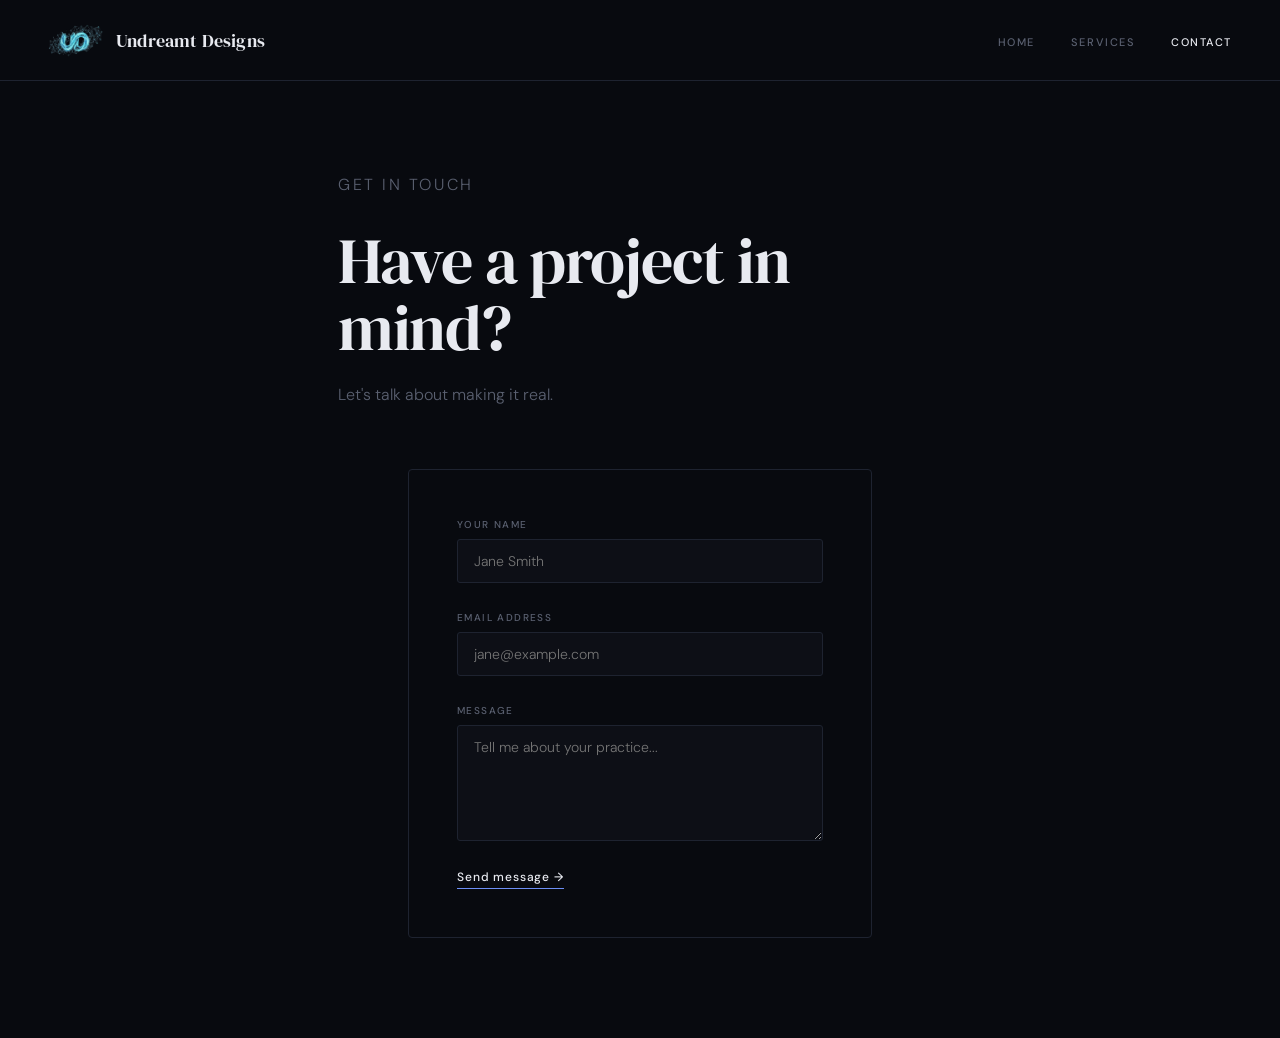
==== contact.html @ 55023fd7 "initial commit" ====
<!DOCTYPE html>
<html lang="en">
<head>
  <meta charset="UTF-8" />
  <meta name="viewport" content="width=device-width, initial-scale=1.0" />
  <title>Contact — Undreamt Designs</title>
  <link rel="preconnect" href="https://fonts.googleapis.com" />
  <link rel="preconnect" href="https://fonts.gstatic.com" crossorigin />
  <link href="https://fonts.googleapis.com/css2?family=DM+Serif+Display&family=DM+Sans:wght@300;400;500&display=swap" rel="stylesheet" />
  <link rel="stylesheet" href="style.css" />
</head>
<body>

  <nav>
    <div class="logo-container">
      <img src="logo-trimmed.png" class="logo-img" alt="Undreamt Designs logo" />
      <span class="logo-text">Undreamt Designs</span>
    </div>
    <ul>
      <li><a href="index.html">Home</a></li>
      <li><a href="services.html">Services</a></li>
      <li><a href="contact.html" class="active">Contact</a></li>
    </ul>
  </nav>

  <div class="page-hero">
    <p class="eyebrow">Get in touch</p>
    <h1>Have a project in mind?</h1>
    <p>Let's talk about making it real.</p>
  </div>

  <section class="contact-section">
    <div class="contact-card">
      <div class="contact-field">
        <label for="name">Your Name</label>
        <input type="text" id="name" placeholder="Jane Smith" />
      </div>
      <div class="contact-field">
        <label for="email">Email Address</label>
        <input type="email" id="email" placeholder="jane@example.com" />
      </div>
      <div class="contact-field">
        <label for="message">Message</label>
        <textarea id="message" rows="5" placeholder="Tell me about your practice..."></textarea>
      </div>
      <button>Send message →</button>
    </div>
  </section>

</body>
</html>
---- style.css ----
/* ── Reset & Base ── */
* {
  margin: 0;
  padding: 0;
  box-sizing: border-box;
}

body {
  font-family: 'DM Sans', sans-serif;
  background-color: #080A0F;
  color: #E8EAF0;
  min-height: 100vh;
}

/* ── Nav ── */
nav {
  display: flex;
  justify-content: space-between;
  align-items: center;
  padding: 22px 48px;
  border-bottom: 1px solid #1E2330;
  background-color: #080A0F;
  position: sticky;
  top: 0;
  z-index: 100;
}

.logo-container {
  display: flex;
  align-items: center;
  gap: 12px;
}

.logo-img {
  height: 36px;
  width: auto;
  display: block;
}

.logo-text {
  font-family: 'DM Serif Display', serif;
  font-size: 18px;
  font-weight: 400;
  color: #E8EAF0;
  letter-spacing: 0.01em;
}

nav ul {
  display: flex;
  gap: 36px;
  list-style: none;
  padding: 0;
  margin: 0;
}

nav ul a {
  font-size: 11px;
  font-weight: 500;
  letter-spacing: 0.14em;
  text-transform: uppercase;
  color: #5A6070;
  text-decoration: none;
  transition: color 0.2s ease;
}

nav ul a:hover,
nav ul a.active {
  color: #E8EAF0;
}

/* ── Hero ── */
.hero {
  max-width: 900px;
  margin: 0 auto;
  padding: 100px 48px 90px;
}

.eyebrow {
  font-size: 11px;
  font-weight: 500;
  letter-spacing: 0.16em;
  text-transform: uppercase;
  color: #6C8EF5;
  margin-bottom: 28px;
}

.hero h1 {
  font-family: 'DM Serif Display', serif;
  font-size: clamp(2.8rem, 5.5vw, 4.8rem);
  font-weight: 400;
  line-height: 1.05;
  letter-spacing: -0.02em;
  color: #E8EAF0;
  margin-bottom: 28px;
}

.hero p {
  font-size: 17px;
  font-weight: 300;
  color: #5A6070;
  line-height: 1.75;
  max-width: 480px;
  margin-bottom: 52px;
}

/* ── CTA Link-style Button ── */
.cta-button {
  display: inline-block;
  font-size: 12px;
  font-weight: 500;
  color: #E8EAF0;
  text-decoration: none;
  border-bottom: 1px solid #6C8EF5;
  padding-bottom: 3px;
  letter-spacing: 0.07em;
  transition: color 0.2s ease;
}

.cta-button:hover {
  color: #6C8EF5;
}

/* ── Section Divider ── */
.section-divider {
  border: none;
  border-top: 1px solid #1E2330;
  margin: 0 48px;
}

/* ── Tier Cards ── */
.tiers {
  max-width: 1050px;
  margin: 0 auto;
  padding: 72px 48px 80px;
  display: grid;
  grid-template-columns: repeat(2, 1fr);
  gap: 20px;
}

.tier-card {
  border: 1px solid #1E2330;
  border-radius: 4px;
  padding: 40px 36px;
  transition: border-color 0.25s ease;
}

.tier-card:hover {
  border-color: #6C8EF5;
}

.tier-label {
  font-size: 10px;
  font-weight: 500;
  letter-spacing: 0.16em;
  text-transform: uppercase;
  color: #6C8EF5;
  margin-bottom: 16px;
}

.tier-card h3 {
  font-family: 'DM Serif Display', serif;
  font-size: 22px;
  font-weight: 400;
  color: #E8EAF0;
  margin-bottom: 12px;
}

.tier-card p {
  font-size: 13px;
  font-weight: 300;
  color: #5A6070;
  line-height: 1.75;
}

/* ── About ── */
.about {
  border-top: 1px solid #1E2330;
  padding: 80px 48px 100px;
  text-align: center;
}

.about-inner {
  max-width: 620px;
  margin: 0 auto;
}

.about-inner h2 {
  font-family: 'DM Serif Display', serif;
  font-size: clamp(2rem, 4vw, 3.2rem);
  font-weight: 400;
  color: #E8EAF0;
  letter-spacing: -0.02em;
  line-height: 1.1;
  margin-bottom: 24px;
}

.about-inner p {
  font-size: 16px;
  font-weight: 300;
  color: #5A6070;
  line-height: 1.85;
}

/* ── Inner Page Hero ── */
.page-hero {
  max-width: 700px;
  margin: 0 auto;
  padding: 90px 48px 60px;
}

.page-hero h1 {
  font-family: 'DM Serif Display', serif;
  font-size: clamp(2.4rem, 5vw, 4rem);
  font-weight: 400;
  color: #E8EAF0;
  letter-spacing: -0.02em;
  line-height: 1.05;
  margin-bottom: 20px;
}

.page-hero p {
  font-size: 16px;
  font-weight: 300;
  color: #5A6070;
  line-height: 1.75;
}

/* ── Services Grid ── */
.services-grid {
  max-width: 1050px;
  margin: 0 auto;
  padding: 0 48px 60px;
  display: grid;
  grid-template-columns: repeat(2, 1fr);
  gap: 20px;
}

.service-card {
  border: 1px solid #1E2330;
  border-radius: 4px;
  overflow: hidden;
  transition: border-color 0.25s ease;
}

.service-card:hover {
  border-color: #6C8EF5;
}

.service-icon {
  width: 100%;
  aspect-ratio: 4 / 3;
  object-fit: cover;
  object-position: center top;
  display: block;
  filter: brightness(0.85);
}

.service-card-body {
  padding: 28px 28px 32px;
}

.service-card h3 {
  font-family: 'DM Serif Display', serif;
  font-size: 19px;
  font-weight: 400;
  color: #E8EAF0;
  margin-bottom: 10px;
}

.service-card p {
  font-size: 13px;
  font-weight: 300;
  color: #5A6070;
  line-height: 1.75;
}

/* ── Services CTA Row ── */
.cta-row {
  text-align: center;
  padding: 20px 48px 100px;
}

/* ── Contact Form ── */
.contact-section {
  max-width: 560px;
  margin: 0 auto;
  padding: 0 48px 100px;
}

.contact-card {
  border: 1px solid #1E2330;
  border-radius: 4px;
  padding: 48px;
  display: flex;
  flex-direction: column;
  gap: 28px;
}

.contact-field {
  display: flex;
  flex-direction: column;
  gap: 8px;
}

label {
  font-size: 10px;
  font-weight: 500;
  letter-spacing: 0.14em;
  text-transform: uppercase;
  color: #5A6070;
}

input,
textarea {
  background-color: #0D0F16;
  border: 1px solid #1E2330;
  border-radius: 3px;
  padding: 12px 16px;
  color: #E8EAF0;
  font-family: 'DM Sans', sans-serif;
  font-size: 14px;
  font-weight: 300;
  outline: none;
  transition: border-color 0.2s ease;
  resize: vertical;
  width: 100%;
}

input:focus,
textarea:focus {
  border-color: #6C8EF5;
}

.contact-card button {
  display: inline-block;
  font-size: 12px;
  font-weight: 500;
  color: #E8EAF0;
  letter-spacing: 0.07em;
  background: none;
  border: none;
  border-bottom: 1px solid #6C8EF5;
  padding-bottom: 3px;
  cursor: pointer;
  transition: color 0.2s ease;
  align-self: flex-start;
  font-family: 'DM Sans', sans-serif;
}

.contact-card button:hover {
  color: #6C8EF5;
}
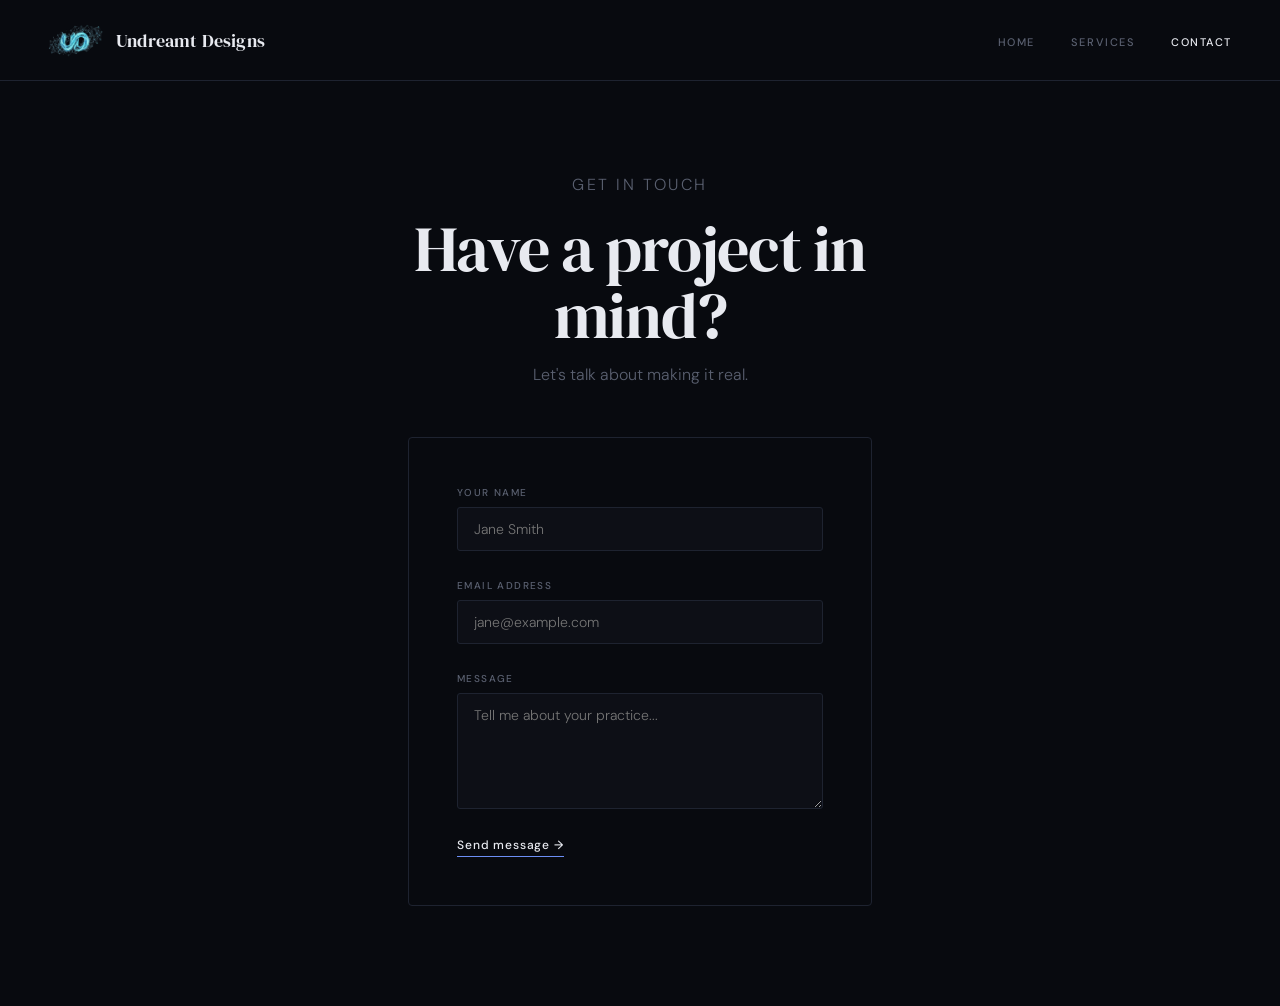
==== commit d55db732: "contact" ====
--- a/contact.html
+++ b/contact.html
@@ -8,6 +8,42 @@
   <link rel="preconnect" href="https://fonts.gstatic.com" crossorigin />
   <link href="https://fonts.googleapis.com/css2?family=DM+Serif+Display&family=DM+Sans:wght@300;400;500&display=swap" rel="stylesheet" />
   <link rel="stylesheet" href="style.css" />
+  <style>
+    /* Override page-hero to match contact form width and center */
+    .contact-page-hero {
+      max-width: 560px;
+      margin: 0 auto;
+      padding: 90px 48px 48px;
+      text-align: center;
+    }
+
+    .contact-page-hero .eyebrow {
+      margin-bottom: 16px;
+    }
+
+    .contact-page-hero h1 {
+      font-family: 'DM Serif Display', serif;
+      font-size: clamp(2.4rem, 5vw, 4rem);
+      font-weight: 400;
+      color: #E8EAF0;
+      letter-spacing: -0.02em;
+      line-height: 1.05;
+      margin-bottom: 12px;
+    }
+
+    .contact-page-hero p {
+      font-size: 16px;
+      font-weight: 300;
+      color: #5A6070;
+      line-height: 1.75;
+    }
+
+    @media (max-width: 768px) {
+      .contact-page-hero {
+        padding: 60px 20px 36px;
+      }
+    }
+  </style>
 </head>
 <body>
 
@@ -23,7 +59,7 @@
     </ul>
   </nav>
 
-  <div class="page-hero">
+  <div class="contact-page-hero">
     <p class="eyebrow">Get in touch</p>
     <h1>Have a project in mind?</h1>
     <p>Let's talk about making it real.</p>
--- a/style.css
+++ b/style.css
@@ -70,9 +70,75 @@
 
 /* ── Hero ── */
 .hero {
-  max-width: 900px;
+  max-width: 1050px;
   margin: 0 auto;
-  padding: 100px 48px 90px;
+  padding: 80px 48px;
+  position: relative;
+  min-height: 480px;
+  display: flex;
+  align-items: center;
+  justify-content: flex-end;
+  overflow: visible;
+}
+
+.hero-text {
+  position: relative;
+  z-index: 3;
+  max-width: 620px;
+  margin-right: 280px;
+}
+
+.hero-lamp {
+  position: absolute;
+  right: -120px;
+  top: 50%;
+  transform: translateY(-50%);
+  width: 520px;
+  pointer-events: none;
+  z-index: 1;
+  -webkit-mask-image: linear-gradient(
+    to right,
+    black 0%,
+    black 30%,
+    rgba(0,0,0,0.6) 55%,
+    rgba(0,0,0,0.2) 75%,
+    transparent 100%
+  );
+  mask-image: linear-gradient(
+    to right,
+    black 0%,
+    black 30%,
+    rgba(0,0,0,0.6) 55%,
+    rgba(0,0,0,0.2) 75%,
+    transparent 100%
+  );
+}
+
+.lamp-img {
+  width: 100%;
+  display: block;
+  opacity: 0.92;
+  mix-blend-mode: screen;
+}
+
+.hero::after {
+  content: '';
+  position: absolute;
+  right: 260px;
+  top: 55%;
+  width: 900px;
+  height: 900px;
+  background: radial-gradient(
+    circle,
+    rgba(255, 245, 190, 0.20) 0%,
+    rgba(220, 225, 255, 0.13) 18%,
+    rgba(108, 142, 245, 0.08) 38%,
+    rgba(108, 142, 245, 0.03) 58%,
+    transparent 72%
+  );
+  transform: translate(50%, -50%);
+  pointer-events: none;
+  z-index: 0;
 }
 
 .eyebrow {
@@ -92,6 +158,9 @@
   letter-spacing: -0.02em;
   color: #E8EAF0;
   margin-bottom: 28px;
+  text-shadow:
+    0 0 60px rgba(200, 215, 255, 0.22),
+    0 0 120px rgba(150, 180, 255, 0.1);
 }
 
 .hero p {
@@ -100,7 +169,7 @@
   color: #5A6070;
   line-height: 1.75;
   max-width: 480px;
-  margin-bottom: 52px;
+  margin-bottom: 0;
 }
 
 /* ── CTA Link-style Button ── */
@@ -141,11 +210,6 @@
   border: 1px solid #1E2330;
   border-radius: 4px;
   padding: 40px 36px;
-  transition: border-color 0.25s ease;
-}
-
-.tier-card:hover {
-  border-color: #6C8EF5;
 }
 
 .tier-label {
@@ -350,3 +414,233 @@
 .contact-card button:hover {
   color: #6C8EF5;
 }
+
+/* ══════════════════════════════════════════
+   MOBILE RESPONSIVE — max 768px
+   ══════════════════════════════════════════ */
+@media (max-width: 768px) {
+
+  /* ── Nav ── */
+  nav {
+    padding: 16px 20px;
+    flex-wrap: wrap;
+    gap: 12px;
+  }
+
+  .logo-text {
+    font-size: 15px;
+  }
+
+  .logo-img {
+    height: 28px;
+  }
+
+  .nav-agency-label,
+  .nav-center {
+    display: none;
+  }
+
+  nav ul {
+    gap: 18px;
+    align-items: center;
+  }
+
+  nav ul a {
+    font-size: 10px;
+  }
+
+  /* Social icons after nav links on mobile */
+  .nav-mobile-social {
+    display: flex;
+    align-items: center;
+    gap: 14px;
+    padding-left: 6px;
+    border-left: 1px solid #1E2330;
+  }
+
+  .nav-mobile-social a {
+    display: flex;
+    align-items: center;
+    color: #5A6070;
+    text-decoration: none;
+    transition: color 0.2s ease;
+  }
+
+  .nav-mobile-social a:hover {
+    color: #E8EAF0;
+  }
+
+  .nav-mobile-social svg {
+    width: 14px;
+    height: 14px;
+    fill: currentColor;
+  }
+
+  /* ── Hero ── */
+  .hero {
+    padding: 48px 20px 40px;
+    min-height: auto;
+    flex-direction: column;
+    align-items: flex-start;
+    justify-content: flex-start;
+    overflow: visible;
+  }
+
+  .hero-text {
+    max-width: 100%;
+    margin-right: 0;
+    z-index: 2;
+    position: relative;
+  }
+
+  /* Lamp as ghost behind text */
+  .hero-lamp {
+    display: block;
+    position: absolute;
+    right: -40px;
+    top: 50%;
+    transform: translateY(-50%);
+    width: 70vw;
+    max-width: 300px;
+    pointer-events: none;
+    z-index: 1;
+    opacity: 0.8;
+    -webkit-mask-image: linear-gradient(
+      to left,
+      transparent 0%,
+      rgba(0,0,0,0.5) 30%,
+      black 70%,
+      black 100%
+    );
+    mask-image: linear-gradient(
+      to left,
+      transparent 0%,
+      rgba(0,0,0,0.5) 30%,
+      black 70%,
+      black 100%
+    );
+  }
+
+  .hero-lamp .lamp-img {
+    mix-blend-mode: screen;
+  }
+
+  /*
+    Mobile glow anchored to bulb.
+    Lamp 70vw wide, right:-40px → lamp left = 100vw - 70vw + 40px = 30vw + 40px
+    Bulb x from left = (30vw + 40px) + 70vw*0.22 = 30vw + 40px + 15.4vw = 45.4vw + 40px
+    Bulb from right = 100vw - (45.4vw + 40px) = 54.6vw - 40px ≈ 45% from right
+    Bulb y ≈ 61% of hero height
+  */
+  .hero::after {
+    display: block;
+    right: 45%;
+    top: 61%;
+    width: 320px;
+    height: 320px;
+    background: radial-gradient(
+      circle,
+      rgba(255, 245, 190, 0.55) 0%,
+      rgba(220, 225, 255, 0.30) 18%,
+      rgba(108, 142, 245, 0.15) 40%,
+      transparent 68%
+    );
+    transform: translate(50%, -50%);
+  }
+
+  .hero h1 {
+    font-size: clamp(2rem, 9vw, 2.8rem);
+    margin-bottom: 16px;
+  }
+
+  .hero p {
+    font-size: 15px;
+    max-width: 100%;
+  }
+
+  /* ── Section divider ── */
+  .section-divider {
+    margin: 0 20px;
+  }
+
+  /* ── Tier cards ── */
+  .tiers {
+    padding: 40px 20px 48px;
+    grid-template-columns: 1fr;
+    gap: 14px;
+  }
+
+  .tier-card {
+    padding: 28px 24px;
+  }
+
+  /* ── Templates section ── */
+  .templates-section {
+    padding: 0 20px 60px;
+  }
+
+  .templates-grid {
+    grid-template-columns: 1fr;
+    gap: 14px;
+  }
+
+  /* ── About ── */
+  .about {
+    padding: 60px 20px 72px;
+  }
+
+  /* ── Page hero (services/contact inner pages) ── */
+  .page-hero {
+    padding: 60px 20px 40px;
+  }
+
+  .page-hero h1 {
+    font-size: clamp(2rem, 8vw, 2.8rem);
+  }
+
+  /* ── Services grid ── */
+  .services-grid {
+    padding: 0 20px 48px;
+    grid-template-columns: 1fr;
+  }
+
+  /* ── CTA row ── */
+  .cta-row {
+    padding: 0 20px 80px;
+  }
+
+  /* ── Contact form ── */
+  .contact-section {
+    padding: 0 20px 80px;
+  }
+
+  .contact-card {
+    padding: 28px 20px;
+  }
+}
+
+/* ══════════════════════════════════════════
+   SMALL MOBILE — max 480px
+   ══════════════════════════════════════════ */
+@media (max-width: 480px) {
+
+  nav ul {
+    gap: 12px;
+  }
+
+  .logo-text {
+    font-size: 13px;
+  }
+
+  .hero h1 {
+    font-size: 1.9rem;
+  }
+
+  .tier-card h3 {
+    font-size: 19px;
+  }
+
+  .about-inner h2 {
+    font-size: 1.8rem;
+  }
+}
